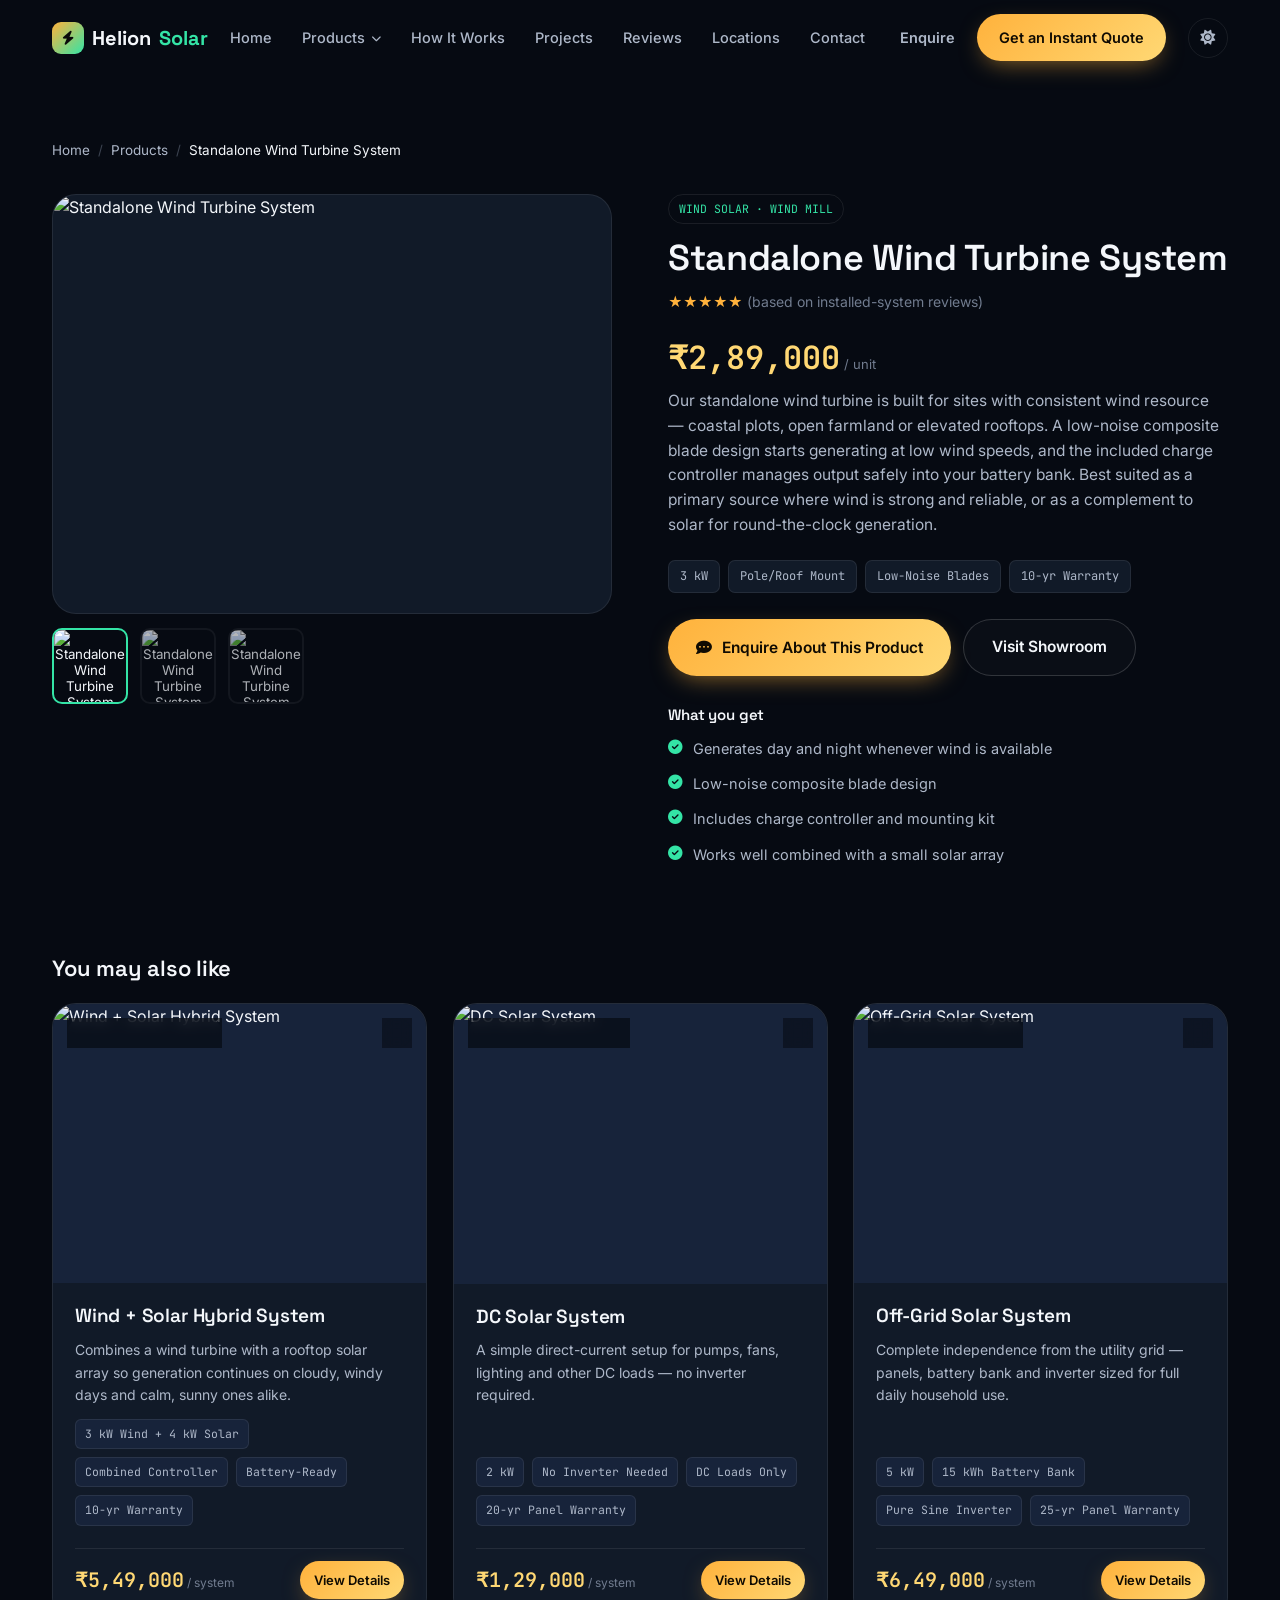
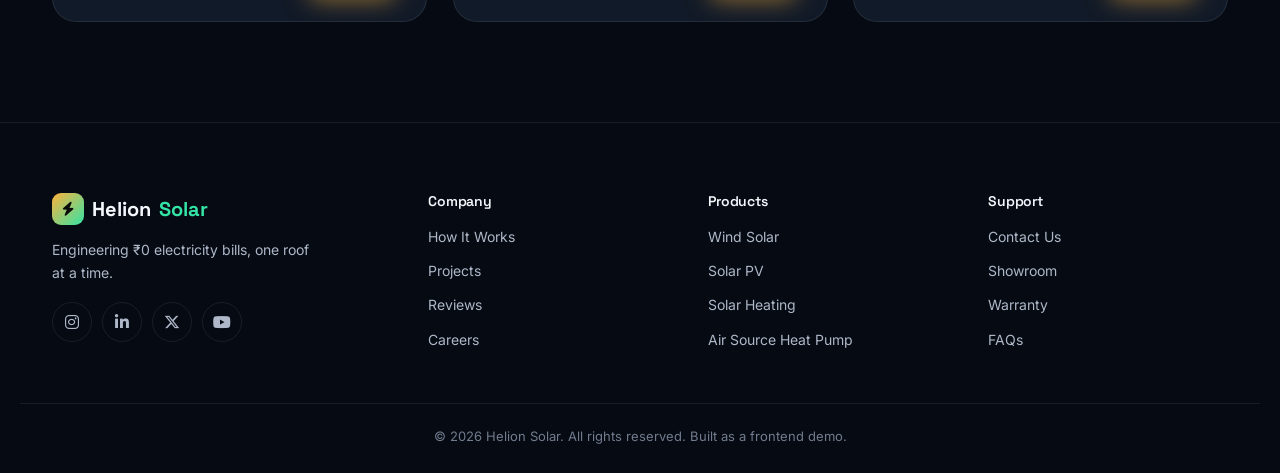
==== product.html @ bf916073 "Initial commit" ====
<!DOCTYPE html>
<html lang="en">
<head>
<meta charset="UTF-8">
<meta name="viewport" content="width=device-width, initial-scale=1.0">
<title>Product — Helion Solar</title>
<meta name="description" content="Full specifications, photos and pricing for Helion Solar systems, batteries and smart controllers.">

<!-- ==========================================================
     THEME — set the saved theme before paint, same as index.html
     ========================================================== -->
<script>
  (function () {
    var saved = localStorage.getItem("helion-theme");
    document.documentElement.setAttribute("data-theme", saved || "dark");
  })();
</script>

<link rel="preconnect" href="https://fonts.googleapis.com">
<link rel="preconnect" href="https://fonts.gstatic.com" crossorigin>
<link href="https://fonts.googleapis.com/css2?family=Space+Grotesk:wght@500;600;700&family=Inter:wght@400;500;600&family=JetBrains+Mono:wght@500;600&display=swap" rel="stylesheet">
<link rel="stylesheet" href="https://cdnjs.cloudflare.com/ajax/libs/font-awesome/6.5.1/css/all.min.css">
<link rel="stylesheet" href="css/style.css">
</head>
<body>

<div id="preloader"><div class="sun-loader"></div></div>

<!-- ==========================================================
     NAVIGATION — identical to index.html, links point back to
     the homepage sections since this is a separate page.
     ========================================================== -->
<header class="site-header" id="siteHeader">
  <nav class="navbar container">
    <a href="index.html#home" class="brand">
      <span class="brand-mark"><i class="fa-solid fa-bolt"></i></span>
      Helion<span class="brand-accent">Solar</span>
    </a>

    <ul class="nav-links" id="navLinks">
      <li><a href="index.html#home">Home</a></li>

      <li class="has-dropdown">
        <a href="index.html#products">Products <i class="fa-solid fa-chevron-down dd-caret"></i></a>
        <ul class="dropdown">
          <li><a href="index.html#products">Wind Solar</a></li>
          <li><a href="index.html#products">Solar PV</a></li>
          <li><a href="index.html#products">Solar Heating</a></li>
          <li><a href="index.html#products">Air Source Heat Pump</a></li>
        </ul>
      </li>

      <li><a href="index.html#how-it-works">How It Works</a></li>
      <li><a href="index.html#gallery">Projects</a></li>
      <li><a href="index.html#testimonials">Reviews</a></li>
      <li><a href="index.html#location">Locations</a></li>
      <li><a href="index.html#contact">Contact</a></li>
    </ul>

    <div class="nav-actions">
      <a href="index.html#contact" class="btn btn-ghost">Enquire</a>
      <a href="index.html#products" class="btn btn-solid">Get an Instant Quote</a>
    </div>

    <div class="nav-utility">
      <button class="theme-toggle" id="themeToggle" aria-label="Switch to light mode">
        <i class="fa-solid fa-sun"></i>
      </button>
      <button class="hamburger" id="hamburger" aria-label="Toggle menu" aria-expanded="false">
        <span></span><span></span><span></span>
      </button>
    </div>
  </nav>
</header>

<main>
<section class="product-detail">
  <div class="container">

    <nav class="breadcrumb" aria-label="Breadcrumb">
      <a href="index.html#home">Home</a>
      <span class="sep">/</span>
      <a href="index.html#products">Products</a>
      <span class="sep">/</span>
      <span class="current" id="breadcrumbCurrent">Product</span>
    </nav>

    <div class="pd-grid">
      <!-- Image gallery -->
      <div class="pd-gallery">
        <div class="pd-gallery__main">
          <img id="pdMainImage" src="" alt="">
        </div>
        <div class="pd-gallery__thumbs" id="pdThumbs"></div>
      </div>

      <!-- Info panel -->
      <div class="pd-info">
        <span class="pd-info__tag" id="pdTag">Tag</span>
        <h1 id="pdName">Product name</h1>
        <div class="pd-info__stars">★★★★★ <span style="color: var(--text-2); font-weight: 400;">(based on installed-system reviews)</span></div>

        <p class="pd-info__price" id="pdPrice">₹0<small> / unit</small></p>
        <p class="pd-info__desc" id="pdLongDesc">Description</p>

        <div class="pd-info__specs" id="pdSpecs"></div>

        <div class="pd-info__actions">
          <button class="btn btn-solid btn-lg" id="pdEnquireBtn">
            <i class="fa-solid fa-comment-dots"></i> Enquire About This Product
          </button>
          <a href="index.html#location" class="btn btn-outline btn-lg">Visit Showroom</a>
        </div>

        <h3 style="font-size: 15px; margin-bottom: 14px;">What you get</h3>
        <ul class="pd-highlights" id="pdHighlights"></ul>
      </div>
    </div>

    <!-- Related products -->
    <div class="pd-related">
      <h2 class="pd-section-title">You may also like</h2>
      <div class="product-grid" id="pdRelatedGrid"></div>
    </div>

  </div>
</section>
</main>

<div class="toast" id="toast"></div>

<!-- ==========================================================
     FOOTER — identical to index.html
     ========================================================== -->
<footer class="site-footer">
  <div class="container footer-grid">
    <div class="footer-brand">
      <a href="index.html#home" class="brand">
        <span class="brand-mark"><i class="fa-solid fa-bolt"></i></span>
        Helion<span class="brand-accent">Solar</span>
      </a>
      <p>Engineering ₹0 electricity bills, one roof at a time.</p>
      <div class="socials">
        <a href="#" aria-label="Instagram"><i class="fa-brands fa-instagram"></i></a>
        <a href="#" aria-label="LinkedIn"><i class="fa-brands fa-linkedin-in"></i></a>
        <a href="#" aria-label="X / Twitter"><i class="fa-brands fa-x-twitter"></i></a>
        <a href="#" aria-label="YouTube"><i class="fa-brands fa-youtube"></i></a>
      </div>
    </div>

    <div class="footer-col">
      <h4>Company</h4>
      <a href="index.html#how-it-works">How It Works</a>
      <a href="index.html#gallery">Projects</a>
      <a href="index.html#testimonials">Reviews</a>
      <a href="index.html#contact">Careers</a>
    </div>

    <div class="footer-col">
      <h4>Products</h4>
      <a href="index.html#products">Wind Solar</a>
      <a href="index.html#products">Solar PV</a>
      <a href="index.html#products">Solar Heating</a>
      <a href="index.html#products">Air Source Heat Pump</a>
    </div>

    <div class="footer-col">
      <h4>Support</h4>
      <a href="index.html#contact">Contact Us</a>
      <a href="index.html#location">Showroom</a>
      <a href="#">Warranty</a>
      <a href="#">FAQs</a>
    </div>
  </div>

  <div class="container footer-bottom">
    <p>&copy; <span id="year"></span> Helion Solar. All rights reserved. Built as a frontend demo.</p>
  </div>
</footer>

<button id="backToTop" class="back-to-top" aria-label="Back to top">
  <i class="fa-solid fa-arrow-up"></i>
</button>

<script src="js/data.js"></script>
<script src="js/common.js"></script>
<script src="js/product.js"></script>
</body>
</html>
---- css/style.css ----
/* =============================================================
   HELION SOLAR — STYLESHEET
   -------------------------------------------------------------
   Table of contents:
   1.  Design tokens (edit colors/fonts/spacing here)
   2.  Reset & base
   3.  Layout helpers
   4.  Buttons
   5.  Preloader
   6.  Navigation
   7.  Hero + bill widget (signature element)
   8.  Facts counter
   9.  Products
   10. How it works
   11. Gallery
   12. Testimonials
   13. Location / map
   14. Contact / enquiry form
   15. Toast
   16. Footer + back to top
   17. Scroll reveal animation
   18. Responsive breakpoints
   19. Light theme overrides
   20. Theme toggle button
   ============================================================= */

/* -------------------------------------------------------------
   1. DESIGN TOKENS
   Change these to re-theme the whole site from one place.
   ------------------------------------------------------------- */
:root {
  /* backgrounds, darkest to lightest */
  --bg-0: #060a12;
  --bg-1: #0b111c;
  --bg-2: #111a28;
  --bg-3: #17233a;

  /* text */
  --text-0: #f4f7fb;
  --text-1: #aeb8c9;
  --text-2: #717c8f;

  /* accents */
  --amber: #ffb23c;
  --amber-light: #ffd874;
  --teal: #34e4a6;
  --teal-dark: #1c9d70;

  /* lines / borders */
  --line: rgba(255, 255, 255, 0.08);
  --line-strong: rgba(255, 255, 255, 0.16);

  /* sticky header background — themed; matches whichever palette
     is currently active once the header is scrolled and opaque */
  --header-bg: rgba(6, 10, 18, 0.82);

  /* hero sky gradients + grid overlay line — fully themed so the
     hero visibly changes with light/dark mode too (see section 19) */
  --hero-grad-1:
    radial-gradient(700px 500px at 82% 18%, rgba(255,178,60,0.30), transparent 60%),
    radial-gradient(900px 600px at 10% 100%, rgba(52,228,166,0.14), transparent 60%),
    linear-gradient(180deg, #0a0f1a 0%, #060a12 60%);
  --hero-grad-2:
    radial-gradient(650px 480px at 15% 15%, rgba(52,228,166,0.24), transparent 60%),
    radial-gradient(800px 600px at 90% 90%, rgba(255,178,60,0.16), transparent 60%),
    linear-gradient(180deg, #081019 0%, #060a12 60%);
  --hero-grad-3:
    radial-gradient(600px 500px at 50% 0%, rgba(255,178,60,0.20), transparent 55%),
    radial-gradient(700px 700px at 100% 100%, rgba(52,228,166,0.18), transparent 60%),
    linear-gradient(180deg, #070b13 0%, #05070d 60%);
  --hero-grid-line: rgba(255, 255, 255, 0.035);

  /* type */
  --font-display: "Space Grotesk", "Segoe UI", sans-serif;
  --font-body: "Inter", "Segoe UI", sans-serif;
  --font-mono: "JetBrains Mono", monospace;

  /* layout */
  --container-w: 1240px;
  --radius-sm: 10px;
  --radius-md: 16px;
  --radius-lg: 24px;
  --nav-h: 76px;

  /* motion */
  --ease: cubic-bezier(0.22, 1, 0.36, 1);
}

@media (prefers-reduced-motion: reduce) {
  *, *::before, *::after {
    animation-duration: 0.001ms !important;
    animation-iteration-count: 1 !important;
    transition-duration: 0.001ms !important;
    scroll-behavior: auto !important;
  }
}

/* -------------------------------------------------------------
   2. RESET & BASE
   ------------------------------------------------------------- */
* { box-sizing: border-box; margin: 0; padding: 0; }

html {
  scroll-behavior: smooth;
  scroll-padding-top: var(--nav-h);
}

body {
  background: var(--bg-0);
  color: var(--text-0);
  font-family: var(--font-body);
  line-height: 1.6;
  -webkit-font-smoothing: antialiased;
  overflow-x: hidden;
}

img { max-width: 100%; display: block; }
a { color: inherit; text-decoration: none; }
ul { list-style: none; }
button { font-family: inherit; cursor: pointer; border: none; background: none; color: inherit; }
input, select, textarea { font-family: inherit; }

h1, h2, h3, h4 {
  font-family: var(--font-display);
  font-weight: 600;
  line-height: 1.15;
  letter-spacing: -0.01em;
}

:focus-visible {
  outline: 2px solid var(--teal);
  outline-offset: 3px;
}

/* -------------------------------------------------------------
   3. LAYOUT HELPERS
   ------------------------------------------------------------- */
.container {
  width: 100%;
  max-width: var(--container-w);
  margin: 0 auto;
  padding: 0 32px;
}

.eyebrow {
  display: inline-flex;
  align-items: center;
  gap: 8px;
  font-family: var(--font-mono);
  font-size: 12.5px;
  letter-spacing: 0.08em;
  text-transform: uppercase;
  color: var(--teal);
  margin-bottom: 16px;
}
.eyebrow i { font-size: 10px; }

.section-head {
  max-width: 640px;
  margin-bottom: 48px;
}
.section-head h2 {
  font-size: clamp(28px, 3.4vw, 42px);
  margin-bottom: 14px;
}
.section-sub { color: var(--text-1); font-size: 16px; max-width: 540px; }

.text-glow {
  color: var(--amber-light);
  text-shadow: 0 0 24px rgba(255, 178, 60, 0.55);
}

section { position: relative; }

/* -------------------------------------------------------------
   4. BUTTONS
   ------------------------------------------------------------- */
.btn {
  display: inline-flex;
  align-items: center;
  justify-content: center;
  gap: 10px;
  padding: 12px 22px;
  border-radius: 999px;
  font-weight: 600;
  font-size: 14.5px;
  white-space: nowrap;
  transition: transform 0.25s var(--ease), box-shadow 0.25s var(--ease), background 0.25s var(--ease), border-color 0.25s var(--ease);
}
.btn:active { transform: translateY(1px) scale(0.98); }

.btn-solid {
  background: linear-gradient(135deg, var(--amber) 0%, var(--amber-light) 100%);
  color: #100b02;
  box-shadow: 0 8px 24px -8px rgba(255, 178, 60, 0.6);
}
.btn-solid:hover { box-shadow: 0 12px 30px -6px rgba(255, 178, 60, 0.75); transform: translateY(-2px); }

.btn-outline {
  border: 1.5px solid var(--line-strong);
  color: var(--text-0);
  background: rgba(255, 255, 255, 0.02);
}
.btn-outline:hover { border-color: var(--teal); color: var(--teal); }

.btn-ghost {
  color: var(--text-1);
  padding: 10px 14px;
}
.btn-ghost:hover { color: var(--text-0); }

.btn-lg { padding: 15px 28px; font-size: 15.5px; }
.btn-block { width: 100%; }

/* -------------------------------------------------------------
   5. PRELOADER
   ------------------------------------------------------------- */
#preloader {
  position: fixed; inset: 0; z-index: 9999;
  background: var(--bg-0);
  display: flex; align-items: center; justify-content: center;
  transition: opacity 0.6s var(--ease), visibility 0.6s var(--ease);
}
#preloader.is-hidden { opacity: 0; visibility: hidden; pointer-events: none; }

.sun-loader {
  width: 54px; height: 54px; border-radius: 50%;
  background: conic-gradient(from 0deg, var(--amber), var(--teal), var(--amber));
  animation: spin 1s linear infinite;
  -webkit-mask: radial-gradient(farthest-side, transparent calc(100% - 6px), #000 calc(100% - 6px));
  mask: radial-gradient(farthest-side, transparent calc(100% - 6px), #000 calc(100% - 6px));
}
@keyframes spin { to { transform: rotate(360deg); } }

/* -------------------------------------------------------------
   6. NAVIGATION
   ------------------------------------------------------------- */
.site-header {
  position: fixed; top: 0; left: 0; right: 0; z-index: 500;
  height: var(--nav-h);
  display: flex; align-items: center;
  background: transparent;
  transition: background 0.35s var(--ease), height 0.35s var(--ease), box-shadow 0.35s var(--ease), border-color .35s var(--ease);
  border-bottom: 1px solid transparent;
}
.site-header.is-scrolled {
  height: 64px;
  background: var(--header-bg);
  backdrop-filter: blur(14px) saturate(140%);
  border-bottom: 1px solid var(--line);
  box-shadow: 0 8px 30px -12px rgba(0,0,0,0.6);
}

.navbar {
  display: flex; align-items: center; justify-content: space-between;
  width: 100%;
}

.brand {
  display: flex; align-items: center; gap: 8px;
  font-family: var(--font-display); font-weight: 700; font-size: 20px;
}
.brand-mark {
  display: grid; place-items: center;
  width: 32px; height: 32px; border-radius: 9px;
  background: linear-gradient(135deg, var(--amber), var(--teal));
  color: #0a0a0a; font-size: 14px;
}
.brand-accent { color: var(--teal); }

.nav-links { display: flex; align-items: center; gap: 30px; }
.nav-links > li > a {
  display: flex; align-items: center; gap: 6px;
  font-size: 14.5px; font-weight: 500; color: var(--text-1);
  padding: 8px 0; position: relative;
  transition: color 0.2s;
}
.nav-links > li > a::after {
  content: ""; position: absolute; left: 0; bottom: 0;
  width: 0; height: 2px; background: var(--teal);
  transition: width 0.25s var(--ease);
}
.nav-links > li > a:hover { color: var(--text-0); }
.nav-links > li > a:hover::after { width: 100%; }
.dd-caret { font-size: 10px; transition: transform 0.25s var(--ease); }

/* dropdown */
.has-dropdown { position: relative; }
.dropdown {
  position: absolute; top: calc(100% + 14px); left: -14px;
  min-width: 230px;
  background: var(--bg-2);
  border: 1px solid var(--line);
  border-radius: var(--radius-md);
  padding: 8px;
  opacity: 0; visibility: hidden; transform: translateY(8px);
  transition: opacity 0.25s var(--ease), transform 0.25s var(--ease), visibility 0.25s;
  box-shadow: 0 24px 48px -16px rgba(0,0,0,0.6);
}
.has-dropdown:hover .dropdown,
.has-dropdown:focus-within .dropdown {
  opacity: 1; visibility: visible; transform: translateY(0);
}
.has-dropdown:hover .dd-caret { transform: rotate(180deg); }
.dropdown li a {
  display: block; padding: 10px 12px; border-radius: 8px;
  font-size: 14px; color: var(--text-1);
}
.dropdown li a:hover { background: var(--bg-3); color: var(--text-0); }

.nav-actions { display: flex; align-items: center; gap: 8px; }

.hamburger {
  display: none; flex-direction: column; gap: 5px;
  width: 34px; height: 34px; padding: 8px; border-radius: 8px;
}
.hamburger span {
  display: block; width: 100%; height: 2px; background: var(--text-0);
  transition: transform 0.3s var(--ease), opacity 0.3s var(--ease);
}
.hamburger.is-active span:nth-child(1) { transform: translateY(7px) rotate(45deg); }
.hamburger.is-active span:nth-child(2) { opacity: 0; }
.hamburger.is-active span:nth-child(3) { transform: translateY(-7px) rotate(-45deg); }

/* -------------------------------------------------------------
   7. HERO + BILL WIDGET
   ------------------------------------------------------------- */
.hero {
  position: relative;
  min-height: 100vh;
  display: flex; align-items: center;
  padding-top: var(--nav-h);
  overflow: hidden;
}

.hero-carousel { position: absolute; inset: 0; z-index: 0; }
.hero-slide {
  position: absolute; inset: 0;
  opacity: 0; transition: opacity 1.4s var(--ease);
}
.hero-slide.is-active { opacity: 1; }

.hero-bg { position: absolute; inset: 0; background-size: cover; transition: background 0.6s var(--ease); }
.hero-bg--1 { background: var(--hero-grad-1); }
.hero-bg--2 { background: var(--hero-grad-2); }
.hero-bg--3 { background: var(--hero-grad-3); }

/* Animated weather layer — a slowly drifting, pulsing sun plus a
   few soft drifting clouds. Pure CSS, purely decorative. */
.hero-sky { position: absolute; inset: 0; z-index: 0; overflow: hidden; pointer-events: none; }

.hero-sun {
  position: absolute; top: 10%; right: 14%;
  width: 160px; height: 160px; border-radius: 50%;
  background: radial-gradient(circle at 35% 35%, #fff6d8, var(--amber-light) 40%, var(--amber) 72%, transparent 76%);
  box-shadow: 0 0 110px 36px rgba(255, 178, 60, 0.32);
  animation: sunDrift 22s ease-in-out infinite, sunPulse 6s ease-in-out infinite;
}
@keyframes sunDrift {
  0%, 100% { transform: translate(0, 0); }
  50% { transform: translate(-36px, 26px); }
}
@keyframes sunPulse {
  0%, 100% { opacity: 0.85; filter: blur(0px); }
  50% { opacity: 1; filter: blur(1px); }
}

.hero-cloud {
  position: absolute; border-radius: 50%;
  background: rgba(255, 255, 255, 0.45);
  filter: blur(18px);
}
.hero-cloud--1 { width: 220px; height: 60px; top: 18%; left: -10%; animation: cloudDrift1 46s linear infinite; }
.hero-cloud--2 { width: 160px; height: 46px; top: 32%; left: -20%; opacity: 0.7; animation: cloudDrift2 60s linear infinite; }
.hero-cloud--3 { width: 260px; height: 70px; top: 8%; left: -15%; opacity: 0.5; animation: cloudDrift3 74s linear infinite; }
@keyframes cloudDrift1 { from { transform: translateX(0); } to { transform: translateX(140vw); } }
@keyframes cloudDrift2 { from { transform: translateX(0); } to { transform: translateX(150vw); } }
@keyframes cloudDrift3 { from { transform: translateX(0); } to { transform: translateX(160vw); } }

/* subtle circuit / grid texture over the hero for a "smart tech" feel */
.hero-overlay {
  position: absolute; inset: 0; z-index: 1; pointer-events: none;
  background-image:
    linear-gradient(var(--hero-grid-line) 1px, transparent 1px),
    linear-gradient(90deg, var(--hero-grid-line) 1px, transparent 1px);
  background-size: 46px 46px;
  mask-image: radial-gradient(ellipse 80% 60% at 50% 40%, #000 40%, transparent 90%);
}

@media (prefers-reduced-motion: reduce) {
  .hero-sun, .hero-cloud { animation: none; }
}

.hero-content {
  position: relative; z-index: 2;
  display: grid;
  grid-template-columns: 1.15fr 0.85fr;
  gap: 56px;
  align-items: center;
  padding-top: 40px; padding-bottom: 40px;
}

.hero-slide-copy {
  display: none;
  font-size: clamp(38px, 5vw, 62px);
  margin-bottom: 20px;
}
.hero-slide-copy.is-active { display: block; }

.hero-sub {
  color: var(--text-1);
  font-size: 17px;
  max-width: 480px;
  margin-bottom: 30px;
}

.hero-cta-row { display: flex; gap: 14px; flex-wrap: wrap; margin-bottom: 34px; }

.carousel-dots { display: flex; gap: 8px; }
.dot {
  width: 26px; height: 4px; border-radius: 4px;
  background: var(--line-strong);
  transition: background 0.3s, width 0.3s var(--ease);
}
.dot.is-active { background: var(--teal); width: 40px; }

/* signature element: "Explore Our Systems" showcase widget */
.showcase-widget {
  background: var(--bg-2);
  border: 1px solid var(--line-strong);
  border-radius: var(--radius-lg);
  padding: 14px;
  backdrop-filter: blur(20px);
  box-shadow: 0 30px 60px -20px rgba(0,0,0,0.45);
  animation: floaty 6s ease-in-out infinite;
}
@keyframes floaty {
  0%, 100% { transform: translateY(0); }
  50% { transform: translateY(-10px); }
}

.showcase-main {
  position: relative;
  aspect-ratio: 4/3.1;
  border-radius: var(--radius-md);
  overflow: hidden;
  margin-bottom: 12px;
}
.showcase-main__img {
  width: 100%; height: 100%; object-fit: cover;
  transition: opacity 0.35s var(--ease);
}
.showcase-main__scrim {
  position: absolute; inset: 0;
  background: linear-gradient(0deg, rgba(4,7,12,0.88) 0%, rgba(4,7,12,0.25) 55%, transparent 80%);
}
.showcase-main__overlay {
  position: absolute; left: 0; right: 0; bottom: 0; padding: 20px;
  color: #f4f7fb; /* stays light — it always sits over a photo + dark scrim */
}
.showcase-main__eyebrow {
  display: inline-block; font-family: var(--font-mono); font-size: 11px; text-transform: uppercase;
  letter-spacing: 0.08em; color: var(--teal); margin-bottom: 6px;
}
.showcase-main__overlay h3 { font-size: 21px; margin-bottom: 4px; color: #f4f7fb; }
.showcase-main__overlay p { font-size: 13px; color: rgba(244,247,251,0.75); margin-bottom: 12px; }
.showcase-main__cta {
  display: inline-flex; align-items: center; gap: 8px;
  font-size: 13px; font-weight: 600; color: #f4f7fb;
  border-bottom: 1px solid rgba(244,247,251,0.4); padding-bottom: 2px;
  transition: gap 0.25s var(--ease), border-color 0.25s var(--ease);
}
.showcase-main__cta:hover { gap: 12px; border-color: var(--teal); color: var(--teal); }

.showcase-main__arrow {
  position: absolute; top: 50%; transform: translateY(-50%);
  width: 38px; height: 38px; border-radius: 50%;
  background: rgba(6,10,18,0.5); backdrop-filter: blur(6px);
  color: #fff; display: grid; place-items: center;
  border: 1px solid rgba(255,255,255,0.25);
  transition: background 0.25s var(--ease);
}
.showcase-main__arrow:hover { background: rgba(6,10,18,0.75); }
.showcase-main__arrow--prev { left: 12px; }
.showcase-main__arrow--next { right: 12px; }

.showcase-thumbs { display: grid; grid-template-columns: repeat(4, 1fr); gap: 8px; }
.showcase-thumb {
  position: relative; aspect-ratio: 1/0.8; border-radius: 10px; overflow: hidden;
  border: 2px solid transparent; padding: 0;
  transition: border-color 0.25s var(--ease), transform 0.25s var(--ease);
}
.showcase-thumb img { width: 100%; height: 100%; object-fit: cover; }
.showcase-thumb::after { content: ""; position: absolute; inset: 0; background: rgba(4,7,12,0.35); transition: background 0.25s; }
.showcase-thumb span {
  position: absolute; left: 6px; bottom: 5px; z-index: 1;
  font-size: 10.5px; font-weight: 600; color: #f4f7fb;
}
.showcase-thumb.is-active { border-color: var(--teal); transform: translateY(-2px); }
.showcase-thumb.is-active::after { background: rgba(52,228,166,0.15); }
.showcase-thumb:hover::after { background: rgba(4,7,12,0.15); }

/* -------------------------------------------------------------
   CATEGORY ICON ANIMATIONS — small animated badge on product
   cards indicating category at a glance (wind spins, sun pulses,
   heat rises, heat-pump fan turns).
   ------------------------------------------------------------- */
.category-icon {
  position: absolute; top: 14px; right: 14px; z-index: 1;
  width: 30px; height: 30px; border-radius: 50%;
  display: grid; place-items: center; font-size: 13px;
  background: rgba(6,10,18,0.55); backdrop-filter: blur(6px);
  border: 1px solid rgba(255,255,255,0.18); color: var(--amber-light);
}
.category-icon--wind-solar i { animation: spin 3.2s linear infinite; }
.category-icon--solar-pv i { animation: iconPulse 2.4s ease-in-out infinite; }
.category-icon--solar-heating i { animation: iconRise 2.2s ease-in-out infinite; color: #ff8a65; }
.category-icon--heat-pump i { animation: spin 4s linear infinite reverse; color: var(--teal); }
@keyframes iconPulse { 0%, 100% { transform: scale(1); opacity: 0.85; } 50% { transform: scale(1.18); opacity: 1; } }
@keyframes iconRise { 0%, 100% { transform: translateY(0); opacity: 0.8; } 50% { transform: translateY(-3px); opacity: 1; } }

.scroll-cue {
  position: absolute; bottom: 28px; left: 50%; transform: translateX(-50%);
  z-index: 2; color: var(--text-2);
  animation: bounce 2s ease-in-out infinite;
}
@keyframes bounce {
  0%, 100% { transform: translate(-50%, 0); }
  50% { transform: translate(-50%, 8px); }
}

/* -------------------------------------------------------------
   8. FACTS COUNTER
   ------------------------------------------------------------- */
.facts {
  background: var(--bg-1);
  border-top: 1px solid var(--line);
  border-bottom: 1px solid var(--line);
  padding: 56px 0;
}
.facts-grid {
  display: grid; grid-template-columns: repeat(4, 1fr); gap: 24px;
  text-align: center;
}
.fact-number {
  display: block;
  font-family: var(--font-mono); font-weight: 600;
  font-size: clamp(30px, 3.6vw, 44px);
  color: var(--amber-light);
}
.fact-label { color: var(--text-1); font-size: 14px; margin-top: 6px; display: block; }

/* -------------------------------------------------------------
   9. PRODUCTS
   ------------------------------------------------------------- */
.products { padding: 110px 0; }

.product-filters { display: flex; gap: 10px; margin-bottom: 40px; flex-wrap: wrap; }
.filter-chip {
  padding: 9px 18px; border-radius: 999px; font-size: 13.5px; font-weight: 500;
  border: 1px solid var(--line); color: var(--text-1);
  transition: all 0.25s var(--ease);
}
.filter-chip:hover { color: var(--text-0); border-color: var(--line-strong); }
.filter-chip.is-active { background: var(--teal); color: #05130d; border-color: var(--teal); }

.product-grid {
  display: grid;
  grid-template-columns: repeat(auto-fit, minmax(280px, 1fr));
  gap: 26px;
}

.product-card {
  background: var(--bg-2);
  border: 1px solid var(--line);
  border-radius: var(--radius-lg);
  overflow: hidden;
  display: flex; flex-direction: column;
  transition: transform 0.35s var(--ease), border-color 0.35s var(--ease), box-shadow 0.35s var(--ease);
}
.product-card:hover {
  transform: translateY(-6px);
  border-color: var(--line-strong);
  box-shadow: 0 30px 50px -24px rgba(0,0,0,0.7);
}
.product-card__media {
  position: relative; aspect-ratio: 4/3; overflow: hidden;
  background: var(--bg-3);
}
.product-card__media img {
  width: 100%; height: 100%; object-fit: cover;
  transition: transform 0.5s var(--ease);
}
.product-card:hover .product-card__media img { transform: scale(1.08); }
.product-card__tag {
  position: absolute; top: 14px; left: 14px;
  font-family: var(--font-mono); font-size: 11px; text-transform: uppercase;
  background: rgba(6,10,18,0.7); backdrop-filter: blur(6px);
  padding: 5px 10px; border-radius: 999px; color: var(--teal);
  border: 1px solid var(--line);
}
.product-card__body { padding: 22px; display: flex; flex-direction: column; gap: 12px; flex: 1; }
.product-card__body h3 { font-size: 19px; }
.product-card__desc { color: var(--text-1); font-size: 14px; flex: 1; }

.product-specs { display: flex; flex-wrap: wrap; gap: 8px; }
.product-specs span {
  font-family: var(--font-mono); font-size: 11.5px; color: var(--text-1);
  background: var(--bg-3); padding: 5px 9px; border-radius: 6px;
  border: 1px solid var(--line);
}

.product-card__footer {
  display: flex; align-items: center; justify-content: space-between;
  padding-top: 12px; border-top: 1px solid var(--line);
}
.product-price { font-family: var(--font-mono); font-weight: 600; font-size: 20px; color: var(--amber-light); }
.product-price small { font-family: var(--font-body); font-size: 12px; font-weight: 400; color: var(--text-2); }
.product-card__actions { display: flex; gap: 8px; }
.product-card__actions .btn { padding: 9px 14px; font-size: 13px; }

/* -------------------------------------------------------------
   10. HOW IT WORKS
   ------------------------------------------------------------- */
.how-it-works { padding: 100px 0; background: var(--bg-1); border-top: 1px solid var(--line); border-bottom: 1px solid var(--line); }
.steps-grid { display: grid; grid-template-columns: repeat(4, 1fr); gap: 22px; }
.step-card {
  background: var(--bg-2); border: 1px solid var(--line); border-radius: var(--radius-md);
  padding: 26px 22px; position: relative;
}
.step-index { font-family: var(--font-mono); font-size: 13px; color: var(--text-2); }
.step-icon { display: block; font-size: 24px; color: var(--teal); margin: 16px 0 14px; }
.step-card h3 { font-size: 17px; margin-bottom: 8px; }
.step-card p { font-size: 14px; color: var(--text-1); }

/* -------------------------------------------------------------
   11. GALLERY
   ------------------------------------------------------------- */
.gallery { padding: 100px 0 110px; }
.gallery-grid {
  display: grid;
  grid-template-columns: repeat(4, 1fr);
  grid-auto-rows: 190px;
  gap: 16px;
}
.gallery-item {
  position: relative; border-radius: var(--radius-md); overflow: hidden;
  border: 1px solid var(--line);
}
.gallery-item.span-2 { grid-column: span 2; grid-row: span 2; }
.gallery-item img { width: 100%; height: 100%; object-fit: cover; transition: transform 0.6s var(--ease); }
.gallery-item:hover img { transform: scale(1.1); }
.gallery-item__caption {
  position: absolute; inset: auto 0 0 0; padding: 16px;
  background: linear-gradient(0deg, rgba(6,10,18,0.9), transparent);
  transform: translateY(100%); transition: transform 0.35s var(--ease);
  font-size: 13.5px; font-weight: 600;
}
.gallery-item:hover .gallery-item__caption { transform: translateY(0); }

/* -------------------------------------------------------------
   12. TESTIMONIALS
   ------------------------------------------------------------- */
.testimonials { padding: 100px 0; background: var(--bg-1); border-top: 1px solid var(--line); border-bottom: 1px solid var(--line); }

/* Continuous marquee: track is translated via JS every frame (see
   initTestimonialMarquee in script.js), so no CSS transition here —
   it would fight the per-frame transform updates. */
.testimonial-carousel { position: relative; }
.tc-track-wrap {
  overflow: hidden;
  -webkit-mask-image: linear-gradient(90deg, transparent, #000 4%, #000 96%, transparent);
  mask-image: linear-gradient(90deg, transparent, #000 4%, #000 96%, transparent);
}
.tc-track { display: flex; gap: 24px; width: max-content; will-change: transform; }

.tc-card {
  width: min(480px, 82vw); flex-shrink: 0; display: flex; gap: 24px; align-items: center;
  background: var(--bg-2); border: 1px solid var(--line); border-radius: var(--radius-lg);
  padding: 36px;
}
.tc-card__avatar {
  width: 60px; height: 60px; border-radius: 50%; flex-shrink: 0;
  display: grid; place-items: center; font-family: var(--font-display); font-weight: 700; font-size: 19px;
  background: linear-gradient(135deg, var(--amber), var(--teal)); color: #0a0a0a;
}
.tc-card__quote { font-size: 15.5px; line-height: 1.7; margin-bottom: 14px; }
.tc-card__name { font-weight: 600; }
.tc-card__meta { color: var(--text-2); font-size: 13px; }
.tc-card__stars { color: var(--amber); margin-bottom: 10px; font-size: 13px; }

/* -------------------------------------------------------------
   13. LOCATION / MAP
   ------------------------------------------------------------- */
.location { padding: 100px 0; }
.location-grid { display: grid; grid-template-columns: 0.9fr 1.1fr; gap: 56px; align-items: center; }
.location-list { margin-top: 24px; display: flex; flex-direction: column; gap: 14px; }
.location-list li { display: flex; gap: 12px; color: var(--text-1); font-size: 14.5px; }
.location-list i { color: var(--teal); width: 18px; }
.map-embed {
  border-radius: var(--radius-lg); overflow: hidden; border: 1px solid var(--line);
  aspect-ratio: 4/3.1; filter: grayscale(0.15) contrast(1.05);
}
.map-embed iframe { width: 100%; height: 100%; border: 0; }

/* -------------------------------------------------------------
   14. CONTACT / ENQUIRY FORM
   ------------------------------------------------------------- */
.contact { padding: 100px 0 120px; background: var(--bg-1); border-top: 1px solid var(--line); }
.contact-grid { display: grid; grid-template-columns: 1.2fr 0.8fr; gap: 56px; }

.enquiry-form { margin-top: 10px; display: flex; flex-direction: column; gap: 18px; }
.form-row { display: grid; grid-template-columns: 1fr 1fr; gap: 18px; }
.form-field { display: flex; flex-direction: column; gap: 8px; }
.form-field label { font-size: 13px; color: var(--text-1); font-weight: 500; }
.form-field input, .form-field select, .form-field textarea {
  background: var(--bg-2); border: 1px solid var(--line); border-radius: var(--radius-sm);
  padding: 13px 16px; color: var(--text-0); font-size: 14.5px;
  transition: border-color 0.25s, box-shadow 0.25s;
}
.form-field input:focus, .form-field select:focus, .form-field textarea:focus {
  border-color: var(--teal); box-shadow: 0 0 0 4px rgba(52,228,166,0.12); outline: none;
}
.form-field textarea { resize: vertical; min-height: 100px; }
.form-status { font-size: 13.5px; color: var(--teal); min-height: 18px; }

.contact-side { display: flex; flex-direction: column; gap: 20px; }
.contact-card {
  background: var(--bg-2); border: 1px solid var(--line); border-radius: var(--radius-lg); padding: 26px;
}
.contact-card h3 { font-size: 16.5px; margin-bottom: 14px; display: flex; align-items: center; gap: 8px; }
.contact-detail-list { display: flex; flex-direction: column; gap: 12px; }
.contact-detail-list li { display: flex; gap: 10px; color: var(--text-1); font-size: 14px; }
.contact-detail-list i { color: var(--teal); width: 16px; }
.contact-card--dark {
  background: linear-gradient(135deg, rgba(255,178,60,0.12), rgba(52,228,166,0.08));
  border-color: var(--line-strong);
}
.contact-card--dark p { color: var(--text-1); font-size: 14px; }

.socials { display: flex; gap: 10px; }
.socials a {
  width: 40px; height: 40px; border-radius: 50%; display: grid; place-items: center;
  border: 1px solid var(--line); color: var(--text-1);
  transition: all 0.25s var(--ease);
}
.socials a:hover { background: var(--teal); color: #05130d; border-color: var(--teal); transform: translateY(-3px); }

/* -------------------------------------------------------------
   15. TOAST
   ------------------------------------------------------------- */
.toast {
  position: fixed; bottom: 28px; left: 50%; transform: translate(-50%, 24px);
  background: var(--bg-3); border: 1px solid var(--line-strong);
  padding: 14px 22px; border-radius: 999px; font-size: 14px;
  display: flex; align-items: center; gap: 10px;
  opacity: 0; visibility: hidden; transition: opacity 0.35s var(--ease), transform 0.35s var(--ease), visibility 0.35s;
  z-index: 900; box-shadow: 0 20px 40px -16px rgba(0,0,0,0.6);
}
.toast.is-visible { opacity: 1; visibility: visible; transform: translate(-50%, 0); }
.toast::before { content: "\f00c"; font-family: "Font Awesome 6 Free"; font-weight: 900; color: var(--teal); }

/* -------------------------------------------------------------
   16. FOOTER + BACK TO TOP
   ------------------------------------------------------------- */
.site-footer { background: var(--bg-0); padding: 70px 0 26px; border-top: 1px solid var(--line); }
.footer-grid {
  display: grid; grid-template-columns: 1.4fr 1fr 1fr 1fr; gap: 40px;
  padding-bottom: 40px; border-bottom: 1px solid var(--line);
}
.footer-brand p { color: var(--text-1); font-size: 14px; margin: 14px 0 18px; max-width: 260px; }
.footer-col h4 { font-size: 14px; margin-bottom: 16px; color: var(--text-0); }
.footer-col a { display: block; color: var(--text-1); font-size: 14px; margin-bottom: 12px; transition: color 0.2s; }
.footer-col a:hover { color: var(--teal); }
.footer-bottom { padding-top: 22px; color: var(--text-2); font-size: 13px; text-align: center; }

.back-to-top {
  position: fixed; right: 24px; bottom: 24px; z-index: 400;
  width: 48px; height: 48px; border-radius: 50%;
  background: var(--bg-3); border: 1px solid var(--line-strong); color: var(--text-0);
  display: grid; place-items: center; font-size: 16px;
  opacity: 0; visibility: hidden; transform: translateY(14px);
  transition: opacity 0.3s var(--ease), transform 0.3s var(--ease), visibility 0.3s, background 0.3s;
}
.back-to-top.is-visible { opacity: 1; visibility: visible; transform: translateY(0); }
.back-to-top:hover { background: var(--teal); color: #05130d; }

/* -------------------------------------------------------------
   17. SCROLL REVEAL
   ------------------------------------------------------------- */
.reveal { opacity: 0; transform: translateY(28px); transition: opacity 0.7s var(--ease), transform 0.7s var(--ease); }
.reveal.is-visible { opacity: 1; transform: translateY(0); }
.product-card, .gallery-item, .tc-card { will-change: transform; }

/* -------------------------------------------------------------
   18. RESPONSIVE
   ------------------------------------------------------------- */
@media (max-width: 1080px) {
  .hero-content { grid-template-columns: 1fr; }
  .showcase-widget { max-width: 460px; }
  .steps-grid { grid-template-columns: repeat(2, 1fr); }
  .gallery-grid { grid-template-columns: repeat(3, 1fr); }
  .contact-grid { grid-template-columns: 1fr; }
  .location-grid { grid-template-columns: 1fr; }
  .footer-grid { grid-template-columns: 1fr 1fr; }
}

@media (max-width: 860px) {
  .nav-links, .nav-actions { display: none; }
  .hamburger { display: flex; }

  .site-header.is-menu-open .nav-links {
    display: flex; flex-direction: column; align-items: flex-start; gap: 4px;
    position: fixed; top: var(--nav-h); left: 0; right: 0;
    background: var(--bg-1); border-bottom: 1px solid var(--line);
    padding: 18px 24px 24px; z-index: 400;
  }
  .site-header.is-menu-open .nav-links > li { width: 100%; }
  .site-header.is-menu-open .nav-links > li > a { width: 100%; padding: 12px 0; }
  .site-header.is-menu-open .dropdown {
    position: static; opacity: 1; visibility: visible; transform: none;
    display: none; margin-top: 4px; box-shadow: none; border: none; padding-left: 8px;
  }
  .site-header.is-menu-open .has-dropdown.is-open .dropdown { display: block; }
  .site-header.is-menu-open .nav-actions {
    display: flex; flex-direction: column; width: 100%; gap: 10px;
    position: fixed; top: calc(var(--nav-h) + 330px); left: 0; right: 0;
    background: var(--bg-1); padding: 0 24px 20px; z-index: 400;
  }

  .gallery-grid { grid-template-columns: repeat(2, 1fr); }
  .gallery-item.span-2 { grid-column: span 2; grid-row: span 1; }
  .form-row { grid-template-columns: 1fr; }
  .tc-card { flex-direction: column; text-align: center; padding: 28px; }
}

@media (max-width: 620px) {
  .container { padding: 0 20px; }
  .facts-grid { grid-template-columns: repeat(2, 1fr); }
  .steps-grid { grid-template-columns: 1fr; }
  .gallery-grid { grid-template-columns: repeat(2, 1fr); grid-auto-rows: 150px; }
  .footer-grid { grid-template-columns: 1fr; gap: 28px; }
  .hero-cta-row .btn { flex: 1; }
  .product-card__footer { flex-direction: column; align-items: flex-start; gap: 12px; }
  .product-card__actions { width: 100%; }
  .product-card__actions .btn { flex: 1; }
}

/* -------------------------------------------------------------
   NAV UTILITY WRAPPER (theme toggle + hamburger — always visible,
   unlike .nav-actions which hides on mobile)
   ------------------------------------------------------------- */
.nav-utility { display: flex; align-items: center; gap: 6px; }

.theme-toggle {
  width: 40px; height: 40px; border-radius: 50%;
  border: 1px solid var(--line); color: var(--text-1);
  display: grid; place-items: center; font-size: 15px;
  transition: all 0.25s var(--ease);
}
.theme-toggle:hover { color: var(--amber-light); border-color: var(--line-strong); background: var(--bg-3); }

/* -------------------------------------------------------------
   PRODUCT CARD LINK WRAPPER
   The clickable area (media + body) is wrapped in an <a> so the
   whole card opens product.html, while the footer buttons stay
   outside it as their own click targets.
   ------------------------------------------------------------- */
.product-card__link { display: flex; flex-direction: column; flex: 1; color: inherit; }
.product-card__footer { margin: 0 22px 22px; }
.product-card { padding: 0; }

/* -------------------------------------------------------------
   19. LIGHT THEME OVERRIDES
   Toggled via [data-theme="light"] on <html> (see js/common.js).
   The hero switches too — bright sky gradients instead of the
   dark navy ones, so the very first thing visitors see visibly
   confirms the toggle worked.
   ------------------------------------------------------------- */
:root[data-theme="light"] {
  --bg-0: #f6f8fb;
  --bg-1: #ffffff;
  --bg-2: #ffffff;
  --bg-3: #eef1f6;

  --text-0: #10161f;
  --text-1: #4c5666;
  --text-2: #8892a1;

  --line: rgba(16, 22, 31, 0.09);
  --line-strong: rgba(16, 22, 31, 0.16);

  --header-bg: rgba(255, 255, 255, 0.86);

  --hero-grad-1:
    radial-gradient(700px 500px at 82% 18%, rgba(255,178,60,0.45), transparent 60%),
    radial-gradient(900px 600px at 10% 100%, rgba(52,228,166,0.22), transparent 60%),
    linear-gradient(180deg, #eaf3ff 0%, #cfe8f5 60%);
  --hero-grad-2:
    radial-gradient(650px 480px at 15% 15%, rgba(52,228,166,0.30), transparent 60%),
    radial-gradient(800px 600px at 90% 90%, rgba(255,178,60,0.28), transparent 60%),
    linear-gradient(180deg, #e7f6fb 0%, #cfe8f5 60%);
  --hero-grad-3:
    radial-gradient(600px 500px at 50% 0%, rgba(255,178,60,0.35), transparent 55%),
    radial-gradient(700px 700px at 100% 100%, rgba(52,228,166,0.28), transparent 60%),
    linear-gradient(180deg, #eef7ff 0%, #d7ecf6 60%);
  --hero-grid-line: rgba(10, 20, 40, 0.05);
}

:root[data-theme="light"] .hero-cloud { background: rgba(255, 255, 255, 0.8); }

:root[data-theme="light"] .product-card,
:root[data-theme="light"] .step-card,
:root[data-theme="light"] .contact-card,
:root[data-theme="light"] .gallery-item,
:root[data-theme="light"] .tc-card {
  box-shadow: 0 2px 18px -8px rgba(16, 22, 31, 0.12);
}

:root[data-theme="light"] .site-header.is-scrolled { box-shadow: 0 8px 30px -14px rgba(16,22,31,0.18); }
:root[data-theme="light"] .fact-number { color: #c67d00; }
:root[data-theme="light"] .btn-outline { background: rgba(16,22,31,0.02); }
:root[data-theme="light"] .socials a { color: var(--text-1); }

/* nav link + dropdown text stay readable in both themes automatically
   because they already reference var(--text-1) / var(--text-0) */

/* -------------------------------------------------------------
   20. PRODUCT DETAIL PAGE (product.html)
   ------------------------------------------------------------- */
.product-detail { padding: 140px 0 100px; }

.breadcrumb { display: flex; align-items: center; gap: 8px; font-size: 13.5px; color: var(--text-2); margin-bottom: 32px; flex-wrap: wrap; }
.breadcrumb a { color: var(--text-1); }
.breadcrumb a:hover { color: var(--teal); }
.breadcrumb .sep { opacity: 0.5; }
.breadcrumb .current { color: var(--text-0); }

.pd-grid { display: grid; grid-template-columns: 1fr 1fr; gap: 56px; margin-bottom: 90px; }

.pd-gallery__main {
  border-radius: var(--radius-lg); overflow: hidden; border: 1px solid var(--line);
  aspect-ratio: 4/3; margin-bottom: 14px; background: var(--bg-2);
}
.pd-gallery__main img { width: 100%; height: 100%; object-fit: cover; }
.pd-gallery__thumbs { display: flex; gap: 12px; }
.pd-gallery__thumbs button {
  width: 76px; height: 76px; border-radius: var(--radius-sm); overflow: hidden;
  border: 2px solid var(--line); padding: 0; flex-shrink: 0; opacity: 0.7;
  transition: all 0.25s var(--ease);
}
.pd-gallery__thumbs button img { width: 100%; height: 100%; object-fit: cover; }
.pd-gallery__thumbs button.is-active { border-color: var(--teal); opacity: 1; }
.pd-gallery__thumbs button:hover { opacity: 1; }

.pd-info__tag {
  display: inline-block; font-family: var(--font-mono); font-size: 11.5px; text-transform: uppercase;
  color: var(--teal); border: 1px solid var(--line); padding: 5px 10px; border-radius: 999px; margin-bottom: 14px;
}
.pd-info h1 { font-size: clamp(26px, 3vw, 36px); margin-bottom: 12px; }
.pd-info__stars { color: var(--amber); font-size: 14px; margin-bottom: 18px; }
.pd-info__price { font-family: var(--font-mono); font-weight: 600; font-size: 32px; color: var(--amber-light); margin-bottom: 6px; }
.pd-info__price small { font-family: var(--font-body); font-size: 13px; font-weight: 400; color: var(--text-2); }
.pd-info__desc { color: var(--text-1); font-size: 15.5px; margin-bottom: 22px; }

.pd-info__specs { display: flex; flex-wrap: wrap; gap: 8px; margin-bottom: 26px; }
.pd-info__specs span {
  font-family: var(--font-mono); font-size: 12px; color: var(--text-1);
  background: var(--bg-2); border: 1px solid var(--line); padding: 6px 11px; border-radius: 7px;
}

.pd-info__actions { display: flex; gap: 12px; margin-bottom: 30px; flex-wrap: wrap; }

.pd-highlights { list-style: none; display: flex; flex-direction: column; gap: 12px; }
.pd-highlights li { display: flex; gap: 10px; font-size: 14.5px; color: var(--text-1); }
.pd-highlights i { color: var(--teal); margin-top: 3px; flex-shrink: 0; }

.pd-section-title { font-size: 22px; margin-bottom: 22px; }

.pd-related .product-grid { margin-top: 0; }

@media (max-width: 900px) {
  .pd-grid { grid-template-columns: 1fr; gap: 32px; }
}
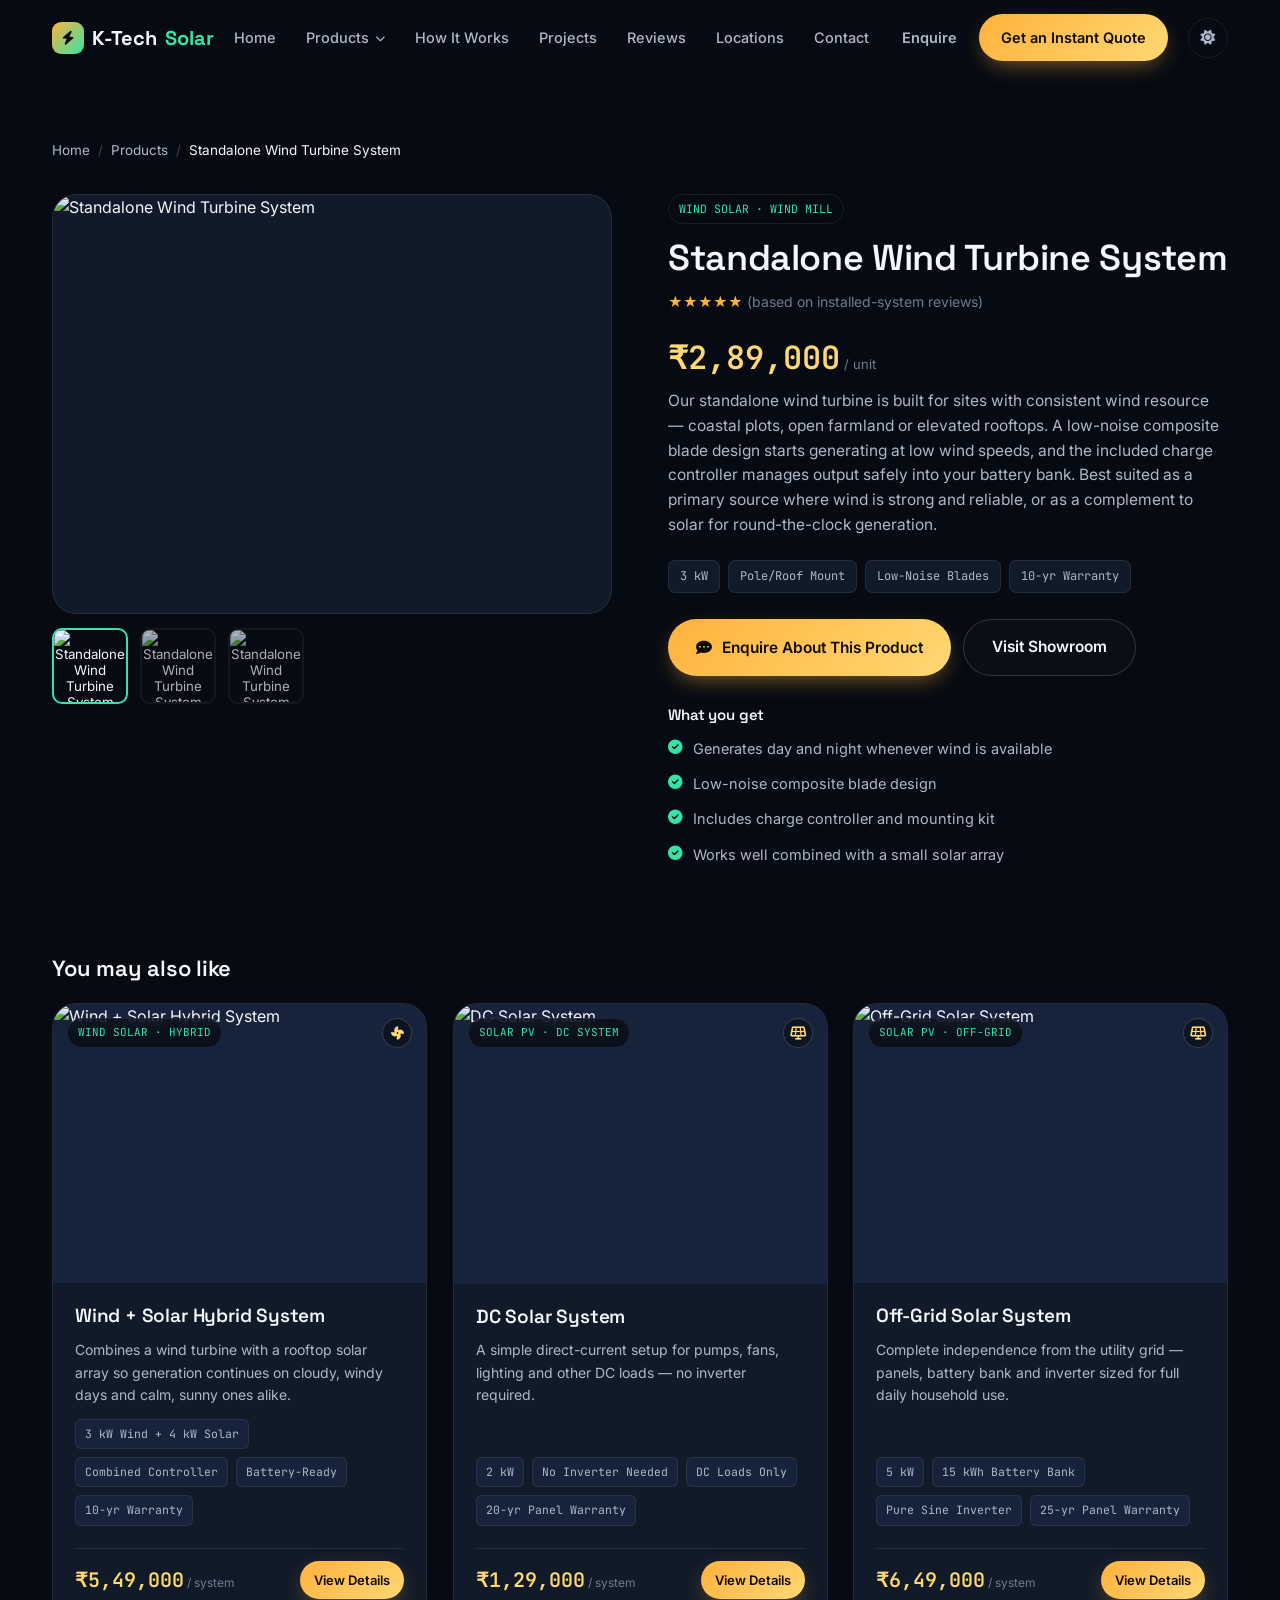
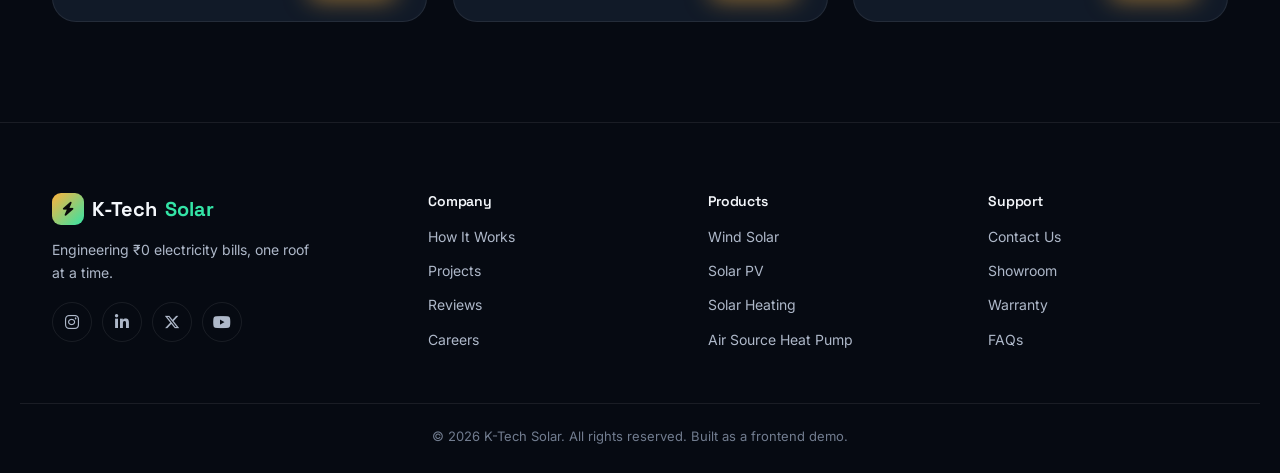
==== commit 83ea8008: "second commit" ====
--- a/product.html
+++ b/product.html
@@ -3,15 +3,15 @@
 <head>
 <meta charset="UTF-8">
 <meta name="viewport" content="width=device-width, initial-scale=1.0">
-<title>Product — Helion Solar</title>
-<meta name="description" content="Full specifications, photos and pricing for Helion Solar systems, batteries and smart controllers.">
+<title>Product — K-Tech Solar</title>
+<meta name="description" content="Full specifications, photos and pricing for K-Tech Solar systems, batteries and smart controllers.">
 
 <!-- ==========================================================
      THEME — set the saved theme before paint, same as index.html
      ========================================================== -->
 <script>
   (function () {
-    var saved = localStorage.getItem("helion-theme");
+    var saved = localStorage.getItem("ktech-theme");
     document.documentElement.setAttribute("data-theme", saved || "dark");
   })();
 </script>
@@ -34,7 +34,7 @@
   <nav class="navbar container">
     <a href="index.html#home" class="brand">
       <span class="brand-mark"><i class="fa-solid fa-bolt"></i></span>
-      Helion<span class="brand-accent">Solar</span>
+      K-Tech<span class="brand-accent">Solar</span>
     </a>
 
     <ul class="nav-links" id="navLinks">
@@ -137,7 +137,7 @@
     <div class="footer-brand">
       <a href="index.html#home" class="brand">
         <span class="brand-mark"><i class="fa-solid fa-bolt"></i></span>
-        Helion<span class="brand-accent">Solar</span>
+        K-Tech<span class="brand-accent">Solar</span>
       </a>
       <p>Engineering ₹0 electricity bills, one roof at a time.</p>
       <div class="socials">
@@ -174,7 +174,7 @@
   </div>
 
   <div class="container footer-bottom">
-    <p>&copy; <span id="year"></span> Helion Solar. All rights reserved. Built as a frontend demo.</p>
+    <p>&copy; <span id="year"></span> K-Tech Solar. All rights reserved. Built as a frontend demo.</p>
   </div>
 </footer>
 
